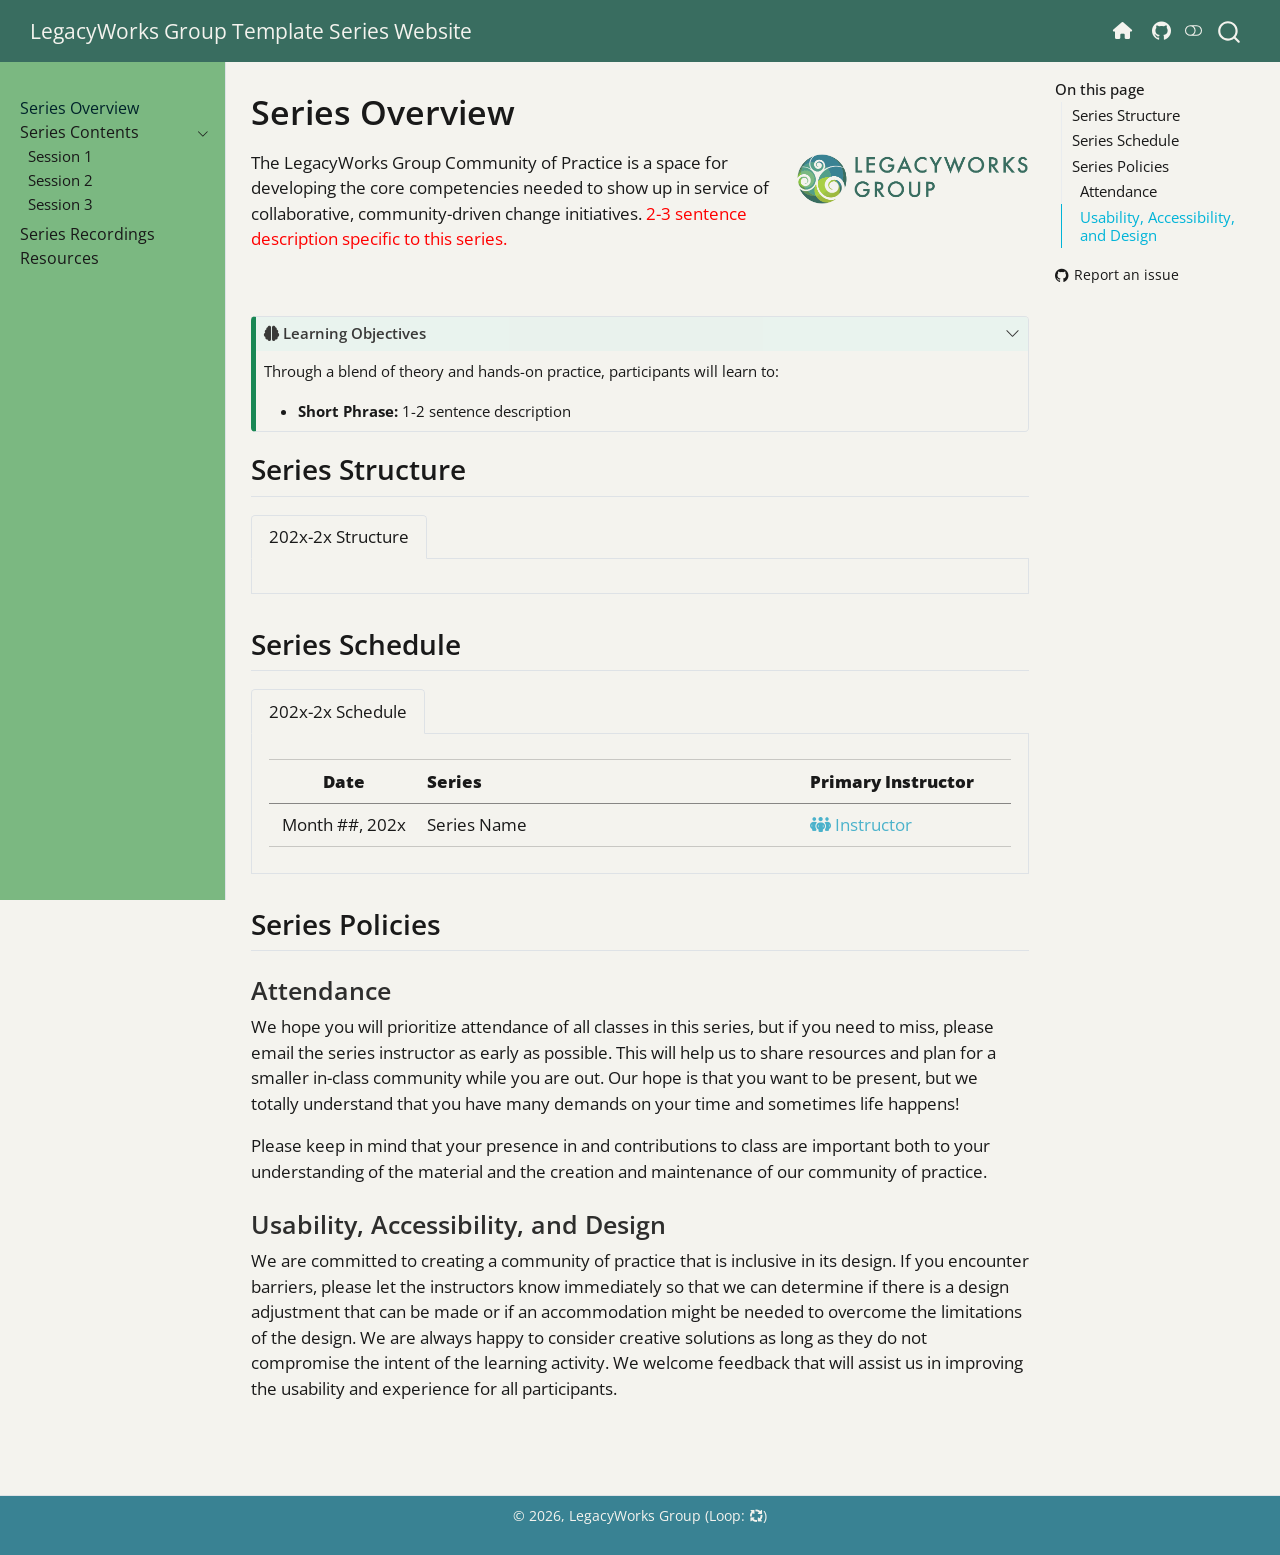
==== index.html @ 2554cda3 "Initialize gh-pages" ====
<!DOCTYPE html>
<html xmlns="http://www.w3.org/1999/xhtml" lang="en" xml:lang="en"><head>

<meta charset="utf-8">
<meta name="generator" content="quarto-1.11.9">

<meta name="viewport" content="width=device-width, initial-scale=1.0, user-scalable=yes">


<title>Series Overview – LegacyWorks Group Template Series Website</title>
<style>
/* Default styles provided by pandoc.
** See https://pandoc.org/MANUAL.html#variables-for-html for config info.
*/
span.smallcaps{font-variant: small-caps;}
div.columns{display: flex; gap: 1.5em;}
div.column{flex: auto;}
@media screen {
div.columns{gap: min(4vw, 1.5em);}
div.column{overflow-x: auto;}
}
div.hanging-indent{margin-left: 1.5em; text-indent: -1.5em;}
ul.task-list{list-style: none;}
ul.task-list li input[type="checkbox"] {
  width: 0.8em;
  margin: 0 0.8em 0.2em -1em; /* quarto-specific, see https://github.com/quarto-dev/quarto-cli/issues/4556 */ 
  vertical-align: middle;
}
</style>


<script src="site_libs/quarto-nav/quarto-nav.js"></script>
<script src="site_libs/quarto-nav/headroom.min.js"></script>
<script src="site_libs/clipboard/clipboard.min.js"></script>
<script src="site_libs/quarto-search/autocomplete.umd.js"></script>
<script src="site_libs/quarto-search/fuse.min.js"></script>
<script src="site_libs/quarto-search/quarto-search.js"></script>
<meta name="quarto:offset" content="./">
<link href="./content/images/logo_lwg-circle.png" rel="icon" type="image/png">
<script src="site_libs/quarto-html/quarto.js" type="module"></script>
<script src="site_libs/quarto-html/tabsets/tabsets.js" type="module"></script>
<script src="site_libs/quarto-html/scrollable-regions/scrollable-regions.js" type="module"></script>
<script src="site_libs/quarto-html/popper.min.js"></script>
<script src="site_libs/quarto-html/tippy.umd.min.js"></script>
<script src="site_libs/quarto-html/anchor.min.js"></script>
<link href="site_libs/quarto-html/tippy.css" rel="stylesheet">
<link href="site_libs/quarto-html/quarto-syntax-highlighting-63b5708e65d6cd79cd7618c58d0c21e7.css" rel="stylesheet" class="quarto-color-scheme" id="quarto-text-highlighting-styles">
<link href="site_libs/quarto-html/quarto-syntax-highlighting-dark-447e42e69aaa9833c0ba1b986f430b20.css" rel="stylesheet" class="quarto-color-scheme quarto-color-alternate" id="quarto-text-highlighting-styles">
<link href="site_libs/quarto-html/quarto-syntax-highlighting-63b5708e65d6cd79cd7618c58d0c21e7.css" rel="stylesheet" class="quarto-color-scheme-extra" id="quarto-text-highlighting-styles">
<script src="site_libs/bootstrap/bootstrap.min.js"></script>
<link href="site_libs/bootstrap/bootstrap-icons.css" rel="stylesheet">
<link href="site_libs/bootstrap/bootstrap-cade0ff4818347d00405ae3540cc32ff.min.css" rel="stylesheet" append-hash="true" class="quarto-color-scheme" id="quarto-bootstrap" data-mode="light">
<link href="site_libs/bootstrap/bootstrap-dark-697f1c5413bb51da2685c6d33f782958.min.css" rel="stylesheet" append-hash="true" class="quarto-color-scheme quarto-color-alternate" id="quarto-bootstrap" data-mode="dark">
<link href="site_libs/bootstrap/bootstrap-cade0ff4818347d00405ae3540cc32ff.min.css" rel="stylesheet" append-hash="true" class="quarto-color-scheme-extra" id="quarto-bootstrap" data-mode="light">
<link href="site_libs/quarto-contrib/fontawesome6-6.7.2/all.min.css" rel="stylesheet">
<link href="site_libs/quarto-contrib/fontawesome6-6.7.2/latex-fontsize.css" rel="stylesheet">
<script id="quarto-search-options" type="application/json">{
  "location": "navbar",
  "copy-button": false,
  "collapse-after": 3,
  "panel-placement": "end",
  "type": "overlay",
  "limit": 50,
  "keyboard-shortcut": [
    "f",
    "/",
    "s"
  ],
  "show-item-context": false,
  "language": {
    "search-no-results-text": "No results",
    "search-matching-documents-text": "matching documents",
    "search-copy-link-title": "Copy link to search",
    "search-hide-matches-text": "Hide additional matches",
    "search-more-match-text": "more match in this document",
    "search-more-matches-text": "more matches in this document",
    "search-clear-button-title": "Clear",
    "search-text-placeholder": "",
    "search-detached-cancel-button-title": "Cancel",
    "search-submit-button-title": "Submit",
    "search-label": "Search"
  }
}</script>


</head>

<body class="nav-sidebar docked nav-fixed quarto-light"><a id="quarto-skip-link" class="visually-hidden-focusable" href="#quarto-document-content">Skip to main content</a><script id="quarto-html-before-body" type="application/javascript">
    const toggleBodyColorMode = (bsSheetEl) => {
      const mode = bsSheetEl.getAttribute("data-mode");
      const bodyEl = window.document.querySelector("body");
      if (mode === "dark") {
        bodyEl.classList.add("quarto-dark");
        bodyEl.classList.remove("quarto-light");
      } else {
        bodyEl.classList.add("quarto-light");
        bodyEl.classList.remove("quarto-dark");
      }
    }
    const toggleBodyColorPrimary = () => {
      const bsSheetEl = window.document.querySelector("link#quarto-bootstrap:not([rel=disabled-stylesheet])");
      if (bsSheetEl) {
        toggleBodyColorMode(bsSheetEl);
      }
    }
    const setColorSchemeToggle = (alternate) => {
      const toggles = window.document.querySelectorAll('.quarto-color-scheme-toggle');
      for (let i=0; i < toggles.length; i++) {
        const toggle = toggles[i];
        if (toggle) {
          toggle.setAttribute("aria-checked", alternate ? "true" : "false");
          if (alternate) {
            toggle.classList.add("alternate");
          } else {
            toggle.classList.remove("alternate");
          }
        }
      }
    };
    const toggleColorMode = (alternate) => {
      // Switch the stylesheets
      const primaryStylesheets = window.document.querySelectorAll('link.quarto-color-scheme:not(.quarto-color-alternate)');
      const alternateStylesheets = window.document.querySelectorAll('link.quarto-color-scheme.quarto-color-alternate');
      manageTransitions('#quarto-margin-sidebar .nav-link', false);
      if (alternate) {
        // note: dark is layered on light, we don't disable primary!
        enableStylesheet(alternateStylesheets);
        for (const sheetNode of alternateStylesheets) {
          if (sheetNode.id === "quarto-bootstrap") {
            toggleBodyColorMode(sheetNode);
          }
        }
      } else {
        disableStylesheet(alternateStylesheets);
        enableStylesheet(primaryStylesheets)
        toggleBodyColorPrimary();
      }
      manageTransitions('#quarto-margin-sidebar .nav-link', true);
      // Switch the toggles
      setColorSchemeToggle(alternate)
    }
    // Hack to workaround the fact that safari doesn't
    // properly recolor the scrollbar when toggling (#1455).
    // Not run on load: stylesheets are set before first paint there, and
    // scrolling would undo the scroll to a URL fragment (#14973).
    // The one pixel nudge keeps the reader where they were.
    const refreshSafariScrollbar = () => {
      if (navigator.userAgent.indexOf('Safari') > 0 && navigator.userAgent.indexOf('Chrome') == -1) {
        manageTransitions("body", false);
        const scrollY = window.scrollY;
        window.scrollTo(0, scrollY > 0 ? scrollY - 1 : 1);
        setTimeout(() => {
          window.scrollTo(0, scrollY);
          manageTransitions("body", true);
        }, 40);
      }
    }
    const disableStylesheet = (stylesheets) => {
      for (let i=0; i < stylesheets.length; i++) {
        const stylesheet = stylesheets[i];
        stylesheet.rel = 'disabled-stylesheet';
      }
    }
    const enableStylesheet = (stylesheets) => {
      for (let i=0; i < stylesheets.length; i++) {
        const stylesheet = stylesheets[i];
        if(stylesheet.rel !== 'stylesheet') { // for Chrome, which will still FOUC without this check
          stylesheet.rel = 'stylesheet';
        }
      }
    }
    const manageTransitions = (selector, allowTransitions) => {
      const els = window.document.querySelectorAll(selector);
      for (let i=0; i < els.length; i++) {
        const el = els[i];
        if (allowTransitions) {
          el.classList.remove('notransition');
        } else {
          el.classList.add('notransition');
        }
      }
    }
    const isFileUrl = () => {
      return window.location.protocol === 'file:';
    }
    const hasAlternateSentinel = () => {
      let styleSentinel = getColorSchemeSentinel();
      if (styleSentinel !== null) {
        return styleSentinel === "alternate";
      } else {
        return false;
      }
    }
    const setStyleSentinel = (alternate) => {
      const value = alternate ? "alternate" : "default";
      if (!isFileUrl()) {
        window.localStorage.setItem("quarto-color-scheme", value);
      } else {
        localAlternateSentinel = value;
      }
    }
    const getColorSchemeSentinel = () => {
      if (!isFileUrl()) {
        const storageValue = window.localStorage.getItem("quarto-color-scheme");
        return storageValue != null ? storageValue : localAlternateSentinel;
      } else {
        return localAlternateSentinel;
      }
    }
    const toggleGiscusIfUsed = (isAlternate, darkModeDefault) => {
      const baseTheme = document.querySelector('#giscus-base-theme')?.value ?? 'light';
      const alternateTheme = document.querySelector('#giscus-alt-theme')?.value ?? 'dark';
      let newTheme = '';
      if(authorPrefersDark) {
        newTheme = isAlternate ? baseTheme : alternateTheme;
      } else {
        newTheme = isAlternate ? alternateTheme : baseTheme;
      }
      const changeGiscusTheme = () => {
        // From: https://github.com/giscus/giscus/issues/336
        const sendMessage = (message) => {
          const iframe = document.querySelector('iframe.giscus-frame');
          if (!iframe) return;
          iframe.contentWindow.postMessage({ giscus: message }, 'https://giscus.app');
        }
        sendMessage({
          setConfig: {
            theme: newTheme
          }
        });
      }
      const isGiscussLoaded = window.document.querySelector('iframe.giscus-frame') !== null;
      if (isGiscussLoaded) {
        changeGiscusTheme();
      }
    };
    const authorPrefersDark = false;
    const darkModeDefault = authorPrefersDark;
      document.querySelector('link#quarto-text-highlighting-styles.quarto-color-scheme-extra').rel = 'disabled-stylesheet';
      document.querySelector('link#quarto-bootstrap.quarto-color-scheme-extra').rel = 'disabled-stylesheet';
    let localAlternateSentinel = darkModeDefault ? 'alternate' : 'default';
    // Dark / light mode switch
    window.quartoToggleColorScheme = () => {
      // Read the current dark / light value
      let toAlternate = !hasAlternateSentinel();
      toggleColorMode(toAlternate);
      refreshSafariScrollbar();
      setStyleSentinel(toAlternate);
      toggleGiscusIfUsed(toAlternate, darkModeDefault);
      window.dispatchEvent(new Event('resize'));
    };
    // Switch to dark mode if need be
    if (hasAlternateSentinel()) {
      toggleColorMode(true);
    } else {
      toggleColorMode(false);
    }
  </script>

<div id="quarto-search-results"></div>
  <header id="quarto-header" class="headroom fixed-top">
    <nav class="navbar navbar-expand-lg " data-bs-theme="dark" aria-label="Site">
      <div class="navbar-container container-fluid">
      <div class="navbar-brand-container mx-auto">
    <a class="navbar-brand" href="./index.html">
    <span class="navbar-title">LegacyWorks Group Template Series Website</span>
    </a>
  </div>
          <button class="navbar-toggler" type="button" data-bs-toggle="collapse" data-bs-target="#navbarCollapse" aria-controls="navbarCollapse" aria-expanded="false" aria-label="Toggle navigation" onclick="if (window.quartoToggleHeadroom) { window.quartoToggleHeadroom(); }">
  <span class="navbar-toggler-icon"></span>
</button>
          <div class="collapse navbar-collapse" id="navbarCollapse">
            <ul class="navbar-nav navbar-nav-scroll ms-auto">
  <li class="nav-item">
    <a class="nav-link" href="https://legacyworksgroup.com/"> 
<span class="menu-text"><i class="fa-solid fa-house" aria-label="house"></i></span></a>
  </li>  
  <li class="nav-item compact">
    <a class="nav-link" href="https://github.com/LegacyWorksGroup"> <i class="bi bi-github" role="img">
</i> 
<span class="menu-text"></span></a>
  </li>  
</ul>
          </div> <!-- /navcollapse -->
            <div class="quarto-navbar-tools">
  <button type="button" role="switch" aria-checked="false" class="quarto-color-scheme-toggle quarto-navigation-tool  px-1" onclick="window.quartoToggleColorScheme(); return false;" title="Toggle dark mode" aria-label="Toggle dark mode"><i class="bi"></i></button>
</div>
            <div id="quarto-search" class="" title="Search"></div>
      </div> <!-- /container-fluid -->
    </nav>
  <nav class="quarto-secondary-nav" aria-label="Toolbar">
    <div class="container-fluid d-flex">
      <button type="button" class="quarto-btn-toggle btn" data-bs-toggle="collapse" role="button" data-bs-target=".quarto-sidebar-collapse-item" aria-controls="quarto-sidebar" aria-expanded="false" aria-label="Toggle sidebar navigation" onclick="if (window.quartoToggleHeadroom) { window.quartoToggleHeadroom(); }">
        <i class="bi bi-layout-text-sidebar-reverse"></i>
      </button>
        <nav class="quarto-page-breadcrumbs" aria-label="Breadcrumbs"><ol class="breadcrumb"><li class="breadcrumb-item"><a href="./index.html">Series Overview</a></li></ol></nav>
        <a class="flex-grow-1" data-bs-toggle="collapse" data-bs-target=".quarto-sidebar-collapse-item" onclick="if (window.quartoToggleHeadroom) { window.quartoToggleHeadroom(); }">      
        </a>
    </div>
  </nav>
</header>
<!-- content -->
<div id="quarto-content" class="quarto-container page-columns page-rows-contents page-layout-article page-navbar">
<!-- sidebar -->
  <nav id="quarto-sidebar" class="sidebar collapse collapse-horizontal quarto-sidebar-collapse-item sidebar-navigation docked overflow-auto" aria-label="Section">
    <div class="sidebar-menu-container"> 
    <ul class="list-unstyled mt-1">
        <li class="sidebar-item">
  <div class="sidebar-item-container"> 
  <a href="./index.html" class="sidebar-item-text sidebar-link active">
 <span class="menu-text">Series Overview</span></a>
  </div>
</li>
        <li class="sidebar-item sidebar-item-section">
      <div class="sidebar-item-container"> 
            <button type="button" class="sidebar-item-text sidebar-item-toggle sidebar-link text-start" data-bs-toggle="collapse" data-bs-target="#quarto-sidebar-section-1" aria-controls="quarto-sidebar-section-1" aria-expanded="true">
 <span class="menu-text" id="quarto-sidebar-section-1-label">Series Contents</span><i class="bi bi-chevron-right" aria-hidden="true"></i></button>
      </div>
      <ul id="quarto-sidebar-section-1" aria-labelledby="quarto-sidebar-section-1-label" class="collapse list-unstyled sidebar-section depth1 show">  
          <li class="sidebar-item">
  <div class="sidebar-item-container"> 
  <a href="./content/session-01.html" class="sidebar-item-text sidebar-link">
 <span class="menu-text">Session 1</span></a>
  </div>
</li>
          <li class="sidebar-item">
  <div class="sidebar-item-container"> 
  <a href="./content/session-02.html" class="sidebar-item-text sidebar-link">
 <span class="menu-text">Session 2</span></a>
  </div>
</li>
          <li class="sidebar-item">
  <div class="sidebar-item-container"> 
  <a href="./content/session-03.html" class="sidebar-item-text sidebar-link">
 <span class="menu-text">Session 3</span></a>
  </div>
</li>
      </ul>
  </li>
        <li class="sidebar-item">
  <div class="sidebar-item-container"> 
  <a href="./recordings.html" class="sidebar-item-text sidebar-link">
 <span class="menu-text">Series Recordings</span></a>
  </div>
</li>
        <li class="sidebar-item">
  <div class="sidebar-item-container"> 
  <a href="./resources.html" class="sidebar-item-text sidebar-link">
 <span class="menu-text">Resources</span></a>
  </div>
</li>
    </ul>
    </div>
</nav>
<div id="quarto-sidebar-glass" class="quarto-sidebar-collapse-item" data-bs-toggle="collapse" data-bs-target=".quarto-sidebar-collapse-item"></div>
<!-- margin-sidebar -->
    <div id="quarto-margin-sidebar" class="sidebar margin-sidebar">
        <nav id="TOC" role="doc-toc" aria-labelledby="toc-title" class="toc-active">
    <h2 id="toc-title">On this page</h2>
   
  <ul>
  <li><a href="#series-structure" id="toc-series-structure" class="nav-link active" data-scroll-target="#series-structure">Series Structure</a></li>
  <li><a href="#series-schedule" id="toc-series-schedule" class="nav-link" data-scroll-target="#series-schedule">Series Schedule</a></li>
  <li><a href="#series-policies" id="toc-series-policies" class="nav-link" data-scroll-target="#series-policies">Series Policies</a>
  <ul class="collapse">
  <li><a href="#attendance" id="toc-attendance" class="nav-link" data-scroll-target="#attendance">Attendance</a></li>
  <li><a href="#usability-accessibility-and-design" id="toc-usability-accessibility-and-design" class="nav-link" data-scroll-target="#usability-accessibility-and-design">Usability, Accessibility, and Design</a></li>
  </ul></li>
  </ul>
<div class="toc-actions"><ul><li><a href="https://github.com/LegacyWorksGroup/issues/new" class="toc-action"><i class="bi bi-github"></i>Report an issue</a></li></ul></div></nav>
    </div>
<!-- main -->
<main class="content" id="quarto-document-content" tabindex="-1">


<header id="title-block-header" class="quarto-title-block default">
<div class="quarto-title">
<h1 class="title">Series Overview</h1>
</div>



<div class="quarto-title-meta">

    
  
    
  </div>
  


</header>


<p><img src="content/images/logo_lwg-long.png" alt="Logo for LegacyWorks Group" width="30%" align="right"></p>
<p>The LegacyWorks Group Community of Practice is a space for developing the core competencies needed to show up in service of collaborative, community-driven change initiatives. <span style="color:red">2-3 sentence description specific to this series.</span></p>
<p><br></p>
<div class="callout callout-style-default callout-tip no-icon callout-titled">
<div class="callout-header d-flex align-content-center" data-bs-toggle="collapse" data-bs-target=".callout-1-contents" aria-controls="callout-1" aria-expanded="true" aria-label="Toggle callout">
<div class="callout-icon-container">
<i class="callout-icon no-icon"></i>
</div>
<div class="callout-title-container flex-fill">
<span class="screen-reader-only">Tip</span><i class="fa-solid fa-brain" aria-label="brain"></i> Learning Objectives
</div>
<div class="callout-btn-toggle d-inline-block border-0 py-1 ps-1 pe-0 float-end"><i class="callout-toggle"></i></div>
</div>
<div id="callout-1" class="callout-1-contents callout-collapse collapse show">
<div class="callout-body-container callout-body">
<p>Through a blend of theory and hands-on practice, participants will learn to:</p>
<ul>
<li><strong>Short Phrase:</strong> 1-2 sentence description</li>
</ul>
</div>
</div>
</div>
<section id="series-structure" class="level2">
<h2 class="anchored" data-anchor-id="series-structure">Series Structure</h2>
<div class="tabset-margin-container"></div><div class="panel-tabset">
<ul class="nav nav-tabs" role="tablist"><li class="nav-item" role="presentation"><a class="nav-link active" id="tabset-1-1-tab" data-bs-toggle="tab" data-bs-target="#tabset-1-1" role="tab" aria-controls="tabset-1-1" aria-selected="true" href="">202x-2x Structure</a></li></ul>
<div class="tab-content">
<div id="tabset-1-1" class="tab-pane active" role="tabpanel" aria-labelledby="tabset-1-1-tab">

</div>
</div>
</div>
</section>
<section id="series-schedule" class="level2">
<h2 class="anchored" data-anchor-id="series-schedule">Series Schedule</h2>
<div class="tabset-margin-container"></div><div class="panel-tabset">
<ul class="nav nav-tabs" role="tablist"><li class="nav-item" role="presentation"><a class="nav-link active" id="tabset-2-1-tab" data-bs-toggle="tab" data-bs-target="#tabset-2-1" role="tab" aria-controls="tabset-2-1" aria-selected="true" href="">202x-2x Schedule</a></li></ul>
<div class="tab-content">
<div id="tabset-2-1" class="tab-pane active" role="tabpanel" aria-labelledby="tabset-2-1-tab">
<table class="caption-top table">
<colgroup>
<col style="width: 20%">
<col style="width: 51%">
<col style="width: 28%">
</colgroup>
<thead>
<tr class="header">
<th style="text-align: center;"><strong>Date</strong></th>
<th style="text-align: left;"><strong>Series</strong></th>
<th style="text-align: left;"><strong>Primary Instructor</strong></th>
</tr>
</thead>
<tbody>
<tr class="odd">
<td style="text-align: center;">Month ##, 202x</td>
<td style="text-align: left;">Series Name</td>
<td style="text-align: left;"><span style="color:#4AB2CB"><i class="fa-solid fa-people-group" aria-label="people-group"></i> Instructor </span></td>
</tr>
</tbody>
</table>
</div>
</div>
</div>
</section>
<section id="series-policies" class="level2">
<h2 class="anchored" data-anchor-id="series-policies">Series Policies</h2>
<section id="attendance" class="level3">
<h3 class="anchored" data-anchor-id="attendance">Attendance</h3>
<p>We hope you will prioritize attendance of all classes in this series, but if you need to miss, please email the series instructor as early as possible. This will help us to share resources and plan for a smaller in-class community while you are out. Our hope is that you want to be present, but we totally understand that you have many demands on your time and sometimes life happens!</p>
<p>Please keep in mind that your presence in and contributions to class are important both to your understanding of the material and the creation and maintenance of our community of practice.</p>
</section>
<section id="usability-accessibility-and-design" class="level3">
<h3 class="anchored" data-anchor-id="usability-accessibility-and-design">Usability, Accessibility, and Design</h3>
<p>We are committed to creating a community of practice that is inclusive in its design. If you encounter barriers, please let the instructors know immediately so that we can determine if there is a design adjustment that can be made or if an accommodation might be needed to overcome the limitations of the design. We are always happy to consider creative solutions as long as they do not compromise the intent of the learning activity. We welcome feedback that will assist us in improving the usability and experience for all participants.</p>


</section>
</section>

</main> <!-- /main -->
<script id="quarto-html-after-body" type="application/javascript">
  window.document.addEventListener("DOMContentLoaded", function (event) {
    // Ensure there is a toggle, if there isn't float one in the top right
    if (window.document.querySelector('.quarto-color-scheme-toggle') === null) {
      const toggle = window.document.createElement('button');
      toggle.type = "button";
      toggle.setAttribute("role", "switch");
      toggle.setAttribute("aria-checked", "false");
      toggle.classList.add('top-right');
      toggle.classList.add('quarto-color-scheme-toggle');
      toggle.setAttribute("aria-label", "Toggle dark mode");
      toggle.onclick = function() { try { window.quartoToggleColorScheme(); } catch {} return false; };
      const i = window.document.createElement("i");
      i.classList.add('bi');
      toggle.appendChild(i);
      // Put the toggle in a landmark of its own, so that landmark navigation
      // can reach it.
      //
      // The container is always a fresh direct child of body, and the toggle is
      // never moved into page furniture that the theme or the author controls.
      // The toggle is positioned against the page, so any ancestor that
      // establishes a containing block captures it: a positioned element or a
      // grid for position: absolute, and transform, filter, will-change or
      // contain for position: fixed. A direct child of body has none of these
      // to inherit, and the shift when one appears is silent and visual.
      //
      // ARIA says a document should have at most one banner, and axe reports a
      // duplicate whether or not the banners carry distinct labels. So use a
      // header when the page has no banner yet, and a named region otherwise.
      //
      // A header is a banner wherever it sits, unless it is inside sectioning
      // content, so this cannot just look at the children of body: a custom
      // page layout wraps the title block header in a plain div. An explicit
      // role="banner" always counts.
      const sectioning = 'article, aside, main, nav, section, [role="article"], [role="complementary"], [role="main"], [role="navigation"], [role="region"]';
      const hasBanner = Array.from(
        window.document.querySelectorAll('header:not([role]), [role="banner"]')
      ).some(function(el) {
        return el.hasAttribute("role") || el.closest(sectioning) === null;
      });
      const container = window.document.createElement(hasBanner ? "div" : "header");
      if (hasBanner) {
        container.setAttribute("role", "region");
        container.setAttribute("aria-label", "Toggle dark mode");
      }
      container.classList.add('quarto-color-scheme-toggle-container');
      container.appendChild(toggle);
      window.document.body.appendChild(container);
    }
    setColorSchemeToggle(hasAlternateSentinel())
    const icon = "";
    const anchorJS = new window.AnchorJS();
    anchorJS.options = {
      placement: 'right',
      icon: icon
    };
    anchorJS.add('.anchored');
    const isCodeAnnotation = (el) => {
      for (const clz of el.classList) {
        if (clz.startsWith('code-annotation-')) {                     
          return true;
        }
      }
      return false;
    }
    const onCopySuccess = function(e) {
      // button target
      const button = e.trigger;
      // don't keep focus
      button.blur();
      // flash "checked"
      button.classList.add('code-copy-button-checked');
      var currentTitle = button.getAttribute("title");
      button.setAttribute("title", "Copied!");
      let tooltip;
      if (window.bootstrap) {
        button.setAttribute("data-bs-toggle", "tooltip");
        button.setAttribute("data-bs-placement", "left");
        button.setAttribute("data-bs-title", "Copied!");
        tooltip = new bootstrap.Tooltip(button, 
          { trigger: "manual", 
            customClass: "code-copy-button-tooltip",
            offset: [0, -8]});
        tooltip.show();    
      }
      setTimeout(function() {
        if (tooltip) {
          tooltip.hide();
          button.removeAttribute("data-bs-title");
          button.removeAttribute("data-bs-toggle");
          button.removeAttribute("data-bs-placement");
        }
        button.setAttribute("title", currentTitle);
        button.classList.remove('code-copy-button-checked');
      }, 1000);
      // clear code selection
      e.clearSelection();
    }
    const getTextToCopy = function(trigger) {
      const outerScaffold = trigger.parentElement.cloneNode(true);
      const codeEl = outerScaffold.querySelector('code');
      for (const childEl of codeEl.children) {
        if (isCodeAnnotation(childEl)) {
          childEl.remove();
        }
      }
      return codeEl.innerText;
    }
    const clipboard = new window.ClipboardJS('.code-copy-button:not([data-in-quarto-modal])', {
      text: getTextToCopy
    });
    clipboard.on('success', onCopySuccess);
    if (window.document.getElementById('quarto-embedded-source-code-modal')) {
      const clipboardModal = new window.ClipboardJS('.code-copy-button[data-in-quarto-modal]', {
        text: getTextToCopy,
        container: window.document.getElementById('quarto-embedded-source-code-modal')
      });
      clipboardModal.on('success', onCopySuccess);
    }
      var localhostRegex = new RegExp(/^(?:http|https):\/\/localhost\:?[0-9]*\//);
      var mailtoRegex = new RegExp(/^mailto:/);
        var filterRegex = new RegExp("https:\/\/LegacyWorksGroup\.github\.io\/series-template\/");
      const newWindowLabel = "(opens in a new tab)";
      const newWindowNoteId = "quarto-ext-newwindow-label";
      // Links reference one hidden label through aria-describedby, so the
      // announcement never changes their accessible name.
      var describeNewWindow = (link) => {
        if (!window.document.getElementById(newWindowNoteId)) {
          var newWindowNote = window.document.createElement("span");
          newWindowNote.id = newWindowNoteId;
          newWindowNote.hidden = true;
          newWindowNote.textContent = newWindowLabel;
          window.document.body.appendChild(newWindowNote);
        }
        var describedBy = (link.getAttribute("aria-describedby") || "").split(/\s+/).filter(Boolean);
        if (!describedBy.includes(newWindowNoteId)) {
          describedBy.push(newWindowNoteId);
          link.setAttribute("aria-describedby", describedBy.join(" "));
        }
      }
      var isInternal = (href) => {
          return filterRegex.test(href) || localhostRegex.test(href) || mailtoRegex.test(href);
      }
      // Inspect non-navigation links and adorn them if external
      window.quartoDecorateExternalLinks = function (root) {
     var links = (root || window.document).querySelectorAll('a[href]:not(.nav-link):not(.navbar-brand):not(.toc-action):not(.sidebar-link):not(.sidebar-item-toggle):not(.pagination-link):not(.no-external):not([aria-hidden]):not(.dropdown-item):not(.quarto-navigation-tool):not(.about-link)');
      for (var i=0; i<links.length; i++) {
        const link = links[i];
        if (!isInternal(link.href)) {
          // undo the damage that might have been done by quarto-nav.js in the case of
          // links that we want to consider external
          if (link.dataset.originalHref !== undefined) {
            link.href = link.dataset.originalHref;
          }
            // target, if specified
            link.setAttribute("target", "_blank");
            if (link.getAttribute("rel") === null) {
              link.setAttribute("rel", "noopener");
            }
            describeNewWindow(link);
          if (!link.classList.contains('no-external-icon')) {
          }
        }
      }
      };
      window.quartoDecorateExternalLinks(window.document);
    // Esc closes the popup (WCAG 1.4.13) and focus leaving both trigger and
    // popup closes it (WCAG 2.4.11); tippy handles neither for interactive popups.
    const hideOnEscAndFocusOut = {
      name: 'hideOnEscAndFocusOut',
      defaultValue: true,
      fn(instance) {
        const dismiss = () => {
          // A show scheduled by the trigger delay would otherwise reopen it
          instance.clearDelayTimeouts();
          instance.hide();
        };
        const onKeyDown = (event) => {
          if (event.key !== 'Escape') {
            return;
          }
          // Keep Esc from also reaching page handlers (e.g. reveal.js overview),
          // except an open reveal.js slide menu, which Esc should close too.
          // The menu handles keys only when its keyboard option is on.
          const menuHandlesEsc = window.Reveal?.getPlugin?.('menu')?.isOpen() &&
            window.Reveal.getConfig().menu?.keyboard !== false;
          if (!menuHandlesEsc) {
            event.stopPropagation();
          }
          if (instance.popper.contains(window.document.activeElement)) {
            // Disabled while refocusing so the focus trigger does not reopen it
            instance.disable();
            instance.reference.focus();
            instance.enable();
          }
          dismiss();
        };
        const onFocusOut = (event) => {
          const target = event.relatedTarget;
          if (target && !instance.reference.contains(target) &&
              !instance.popper.contains(target)) {
            dismiss();
          }
        };
        // On the trigger too: a click trigger (code-annotations: select) has no
        // blur handling. Attached for the instance's lifetime so leaving the
        // trigger also cancels a show still pending on the trigger delay.
        instance.reference.addEventListener('focusout', onFocusOut);
        return {
          onShow() {
            window.document.addEventListener('keydown', onKeyDown, true);
            instance.popper.addEventListener('focusout', onFocusOut);
          },
          onHide() {
            window.document.removeEventListener('keydown', onKeyDown, true);
            instance.popper.removeEventListener('focusout', onFocusOut);
          },
          onDestroy() {
            instance.reference.removeEventListener('focusout', onFocusOut);
          },
        };
      },
    };
    function tippyHover(el, contentFn, onTriggerFn, onUntriggerFn) {
      const config = {
        allowHTML: true,
        maxWidth: 500,
        delay: 100,
        arrow: false,
        appendTo: function(el) {
            return el.parentElement;
        },
        interactive: true,
        interactiveBorder: 10,
        theme: 'quarto',
        placement: 'bottom-start',
        plugins: [hideOnEscAndFocusOut],
      };
      if (contentFn) {
        config.content = contentFn;
      }
      if (onTriggerFn) {
        config.onTrigger = onTriggerFn;
      }
      if (onUntriggerFn) {
        config.onUntrigger = onUntriggerFn;
      }
      window.tippy(el, config); 
    }
    const noterefs = window.document.querySelectorAll('a[role="doc-noteref"]');
    for (var i=0; i<noterefs.length; i++) {
      const ref = noterefs[i];
      tippyHover(ref, function() {
        // use id or data attribute instead here
        let href = ref.getAttribute('data-footnote-href') || ref.getAttribute('href');
        try { href = new URL(href).hash; } catch {}
        const id = href.replace(/^#\/?/, "");
        const note = window.document.getElementById(id);
        if (note) {
          return note.innerHTML;
        } else {
          return "";
        }
      });
    }
    const xrefs = window.document.querySelectorAll('a.quarto-xref');
    const processXRef = (id, note) => {
      // Strip column container classes
      const stripColumnClz = (el) => {
        el.classList.remove("page-full", "page-columns");
        if (el.children) {
          for (const child of el.children) {
            stripColumnClz(child);
          }
        }
      }
      stripColumnClz(note)
      if (id === null || id.startsWith('sec-')) {
        // Special case sections, only their first couple elements
        const container = document.createElement("div");
        if (note.children && note.children.length > 2) {
          container.appendChild(note.children[0].cloneNode(true));
          for (let i = 1; i < note.children.length; i++) {
            const child = note.children[i];
            if (child.tagName === "P" && child.innerText === "") {
              continue;
            } else {
              container.appendChild(child.cloneNode(true));
              break;
            }
          }
          if (window.Quarto?.typesetMath) {
            window.Quarto.typesetMath(container);
          }
          return container.innerHTML
        } else {
          if (window.Quarto?.typesetMath) {
            window.Quarto.typesetMath(note);
          }
          return note.innerHTML;
        }
      } else {
        // Remove any anchor links if they are present
        const anchorLink = note.querySelector('a.anchorjs-link');
        if (anchorLink) {
          anchorLink.remove();
        }
        if (window.Quarto?.typesetMath) {
          window.Quarto.typesetMath(note);
        }
        if (note.classList.contains("callout")) {
          return note.outerHTML;
        } else {
          return note.innerHTML;
        }
      }
    }
    for (var i=0; i<xrefs.length; i++) {
      const xref = xrefs[i];
      tippyHover(xref, undefined, function(instance) {
        instance.disable();
        let url = xref.getAttribute('href');
        let hash = undefined; 
        if (url.startsWith('#')) {
          hash = url;
        } else {
          try { hash = new URL(url).hash; } catch {}
        }
        if (hash) {
          const id = hash.replace(/^#\/?/, "");
          const note = window.document.getElementById(id);
          if (note !== null) {
            try {
              const html = processXRef(id, note.cloneNode(true));
              instance.setContent(html);
            } finally {
              instance.enable();
              instance.show();
            }
          } else {
            // See if we can fetch this
            fetch(url.split('#')[0])
            .then(res => res.text())
            .then(html => {
              const parser = new DOMParser();
              const htmlDoc = parser.parseFromString(html, "text/html");
              const note = htmlDoc.getElementById(id);
              if (note !== null) {
                const html = processXRef(id, note);
                instance.setContent(html);
              } 
            }).finally(() => {
              instance.enable();
              instance.show();
            });
          }
        } else {
          // See if we can fetch a full url (with no hash to target)
          // This is a special case and we should probably do some content thinning / targeting
          fetch(url)
          .then(res => res.text())
          .then(html => {
            const parser = new DOMParser();
            const htmlDoc = parser.parseFromString(html, "text/html");
            const note = htmlDoc.querySelector('main.content');
            if (note !== null) {
              // This should only happen for chapter cross references
              // (since there is no id in the URL)
              // remove the first header
              if (note.children.length > 0 && note.children[0].tagName === "HEADER") {
                note.children[0].remove();
              }
              const html = processXRef(null, note);
              instance.setContent(html);
            } 
          }).finally(() => {
            instance.enable();
            instance.show();
          });
        }
      }, function(instance) {
      });
    }
        let selectedAnnoteEl;
        const selectorForAnnotation = ( cell, annotation) => {
          let cellAttr = 'data-code-cell="' + cell + '"';
          let lineAttr = 'data-code-annotation="' +  annotation + '"';
          const selector = 'span[' + cellAttr + '][' + lineAttr + ']';
          return selector;
        }
        const selectCodeLines = (annoteEl) => {
          const doc = window.document;
          const targetCell = annoteEl.getAttribute("data-target-cell");
          const targetAnnotation = annoteEl.getAttribute("data-target-annotation");
          const annoteSpan = window.document.querySelector(selectorForAnnotation(targetCell, targetAnnotation));
          const lines = annoteSpan.getAttribute("data-code-lines").split(",");
          const lineIds = lines.map((line) => {
            return targetCell + "-" + line;
          })
          // Each band is positioned against its own containing block, which is
          // not the offsetParent of the lines, so place it from client rects.
          const placeBand = (band, firstEl, lastEl, codeBlock) => {
            const container = band.offsetParent;
            if (container === null) {
              return;
            }
            const containerRect = container.getBoundingClientRect();
            // Reveal.js scales slides with a transform, so convert client
            // pixels back to the CSS pixels of the container.
            const scale = containerRect.height / container.offsetHeight || 1;
            const firstRect = firstEl.getBoundingClientRect();
            const lastRect = lastEl.getBoundingClientRect();
            const top = (firstRect.top - containerRect.top) / scale - container.clientTop + container.scrollTop;
            const height = (lastRect.bottom - firstRect.top) / scale;
            band.style.top = top - 2 + "px";
            band.style.height = height + 4 + "px";
            if (codeBlock) {
              // Without the copy button wrapper, the containing block is wider
              // than the code block, so span the code block explicitly.
              const blockRect = codeBlock.getBoundingClientRect();
              band.style.left = (blockRect.left - containerRect.left) / scale - container.clientLeft + container.scrollLeft + "px";
              band.style.width = blockRect.width / scale + "px";
            }
          };
          if (lineIds.length > 0) {
            const el = window.document.getElementById(lineIds[0]);
            const lastEl = window.document.getElementById(lineIds[lineIds.length - 1]);
            const parent = el.parentElement.parentElement;
            // cook up a div (if necessary) and position it
            let div = window.document.getElementById("code-annotation-line-highlight");
            if (div === null) {
              div = window.document.createElement("div");
              div.setAttribute("id", "code-annotation-line-highlight");
              div.style.position = 'absolute';
              parent.appendChild(div);
            }
            placeBand(div, el, lastEl, parent.closest("div.sourceCode") || parent);
            let gutterDiv = window.document.getElementById("code-annotation-line-highlight-gutter");
            if (gutterDiv === null) {
              gutterDiv = window.document.createElement("div");
              gutterDiv.setAttribute("id", "code-annotation-line-highlight-gutter");
              gutterDiv.style.position = 'absolute';
              const codeCell = window.document.getElementById(targetCell);
              const gutter = codeCell.querySelector('.code-annotation-gutter');
              gutter.appendChild(gutterDiv);
            }
            placeBand(gutterDiv, el, lastEl);
            selectedAnnoteEl = annoteEl;
          }
        };
        const unselectCodeLines = () => {
          const elementsIds = ["code-annotation-line-highlight", "code-annotation-line-highlight-gutter"];
          elementsIds.forEach((elId) => {
            const div = window.document.getElementById(elId);
            if (div) {
              div.remove();
            }
          });
          selectedAnnoteEl = undefined;
        };
          // Handle positioning of the toggle
      window.addEventListener(
        "resize",
        throttle(() => {
          elRect = undefined;
          if (selectedAnnoteEl) {
            selectCodeLines(selectedAnnoteEl);
          }
        }, 10)
      );
      function throttle(fn, ms) {
      let throttle = false;
      let timer;
        return (...args) => {
          if(!throttle) { // first call gets through
              fn.apply(this, args);
              throttle = true;
          } else { // all the others get throttled
              if(timer) clearTimeout(timer); // cancel #2
              timer = setTimeout(() => {
                fn.apply(this, args);
                timer = throttle = false;
              }, ms);
          }
        };
      }
        // Attach click handler to the DT
        const annoteDls = window.document.querySelectorAll('dt[data-target-cell]');
        for (const annoteDlNode of annoteDls) {
          annoteDlNode.addEventListener('click', (event) => {
            const clickedEl = event.target;
            if (clickedEl !== selectedAnnoteEl) {
              unselectCodeLines();
              const activeEl = window.document.querySelector('dt[data-target-cell].code-annotation-active');
              if (activeEl) {
                activeEl.classList.remove('code-annotation-active');
              }
              selectCodeLines(clickedEl);
              clickedEl.classList.add('code-annotation-active');
            } else {
              // Unselect the line
              unselectCodeLines();
              clickedEl.classList.remove('code-annotation-active');
            }
          });
        }
    const findCites = (el) => {
      const parentEl = el.parentElement;
      if (parentEl) {
        const cites = parentEl.dataset.cites;
        if (cites) {
          return {
            el,
            cites: cites.split(' ')
          };
        } else {
          return findCites(el.parentElement)
        }
      } else {
        return undefined;
      }
    };
    var bibliorefs = window.document.querySelectorAll('a[role="doc-biblioref"]');
    for (var i=0; i<bibliorefs.length; i++) {
      const ref = bibliorefs[i];
      const citeInfo = findCites(ref);
      if (citeInfo) {
        tippyHover(citeInfo.el, function() {
          var popup = window.document.createElement('div');
          citeInfo.cites.forEach(function(cite) {
            var citeDiv = window.document.createElement('div');
            citeDiv.classList.add('hanging-indent');
            citeDiv.classList.add('csl-entry');
            var biblioDiv = window.document.getElementById('ref-' + cite);
            if (biblioDiv) {
              citeDiv.innerHTML = biblioDiv.innerHTML;
            }
            popup.appendChild(citeDiv);
          });
          return popup.innerHTML;
        });
      }
    }
  });
  </script>
  <script type="application/javascript">
  window.quartoScrollableRegionsLabels = {"code":"Scrollable code","output":"Scrollable output"};
  </script>
</div> <!-- /content -->
<footer class="footer">
  <div class="nav-footer">
    <div class="nav-footer-left">
      &nbsp;
    </div>   
    <div class="nav-footer-center">
<p>© 2026, LegacyWorks Group (Loop: <a href="https://sites.google.com/legacyworksgroup.com/legacy-loop/legacyloop"><i class="fa-solid fa-arrows-spin" aria-label="arrows-spin"></i></a>)</p>
<div class="toc-actions d-sm-block d-md-none"><ul><li><a href="https://github.com/LegacyWorksGroup/issues/new" class="toc-action"><i class="bi bi-github"></i>Report an issue</a></li></ul></div></div>
    <div class="nav-footer-right">
      &nbsp;
    </div>
  </div>
</footer>




</body></html>
---- site_libs/quarto-html/tippy.css ----
.tippy-box[data-animation=fade][data-state=hidden]{opacity:0}[data-tippy-root]{max-width:calc(100vw - 10px)}.tippy-box{position:relative;background-color:#333;color:#fff;border-radius:4px;font-size:14px;line-height:1.4;white-space:normal;outline:0;transition-property:transform,visibility,opacity}.tippy-box[data-placement^=top]>.tippy-arrow{bottom:0}.tippy-box[data-placement^=top]>.tippy-arrow:before{bottom:-7px;left:0;border-width:8px 8px 0;border-top-color:initial;transform-origin:center top}.tippy-box[data-placement^=bottom]>.tippy-arrow{top:0}.tippy-box[data-placement^=bottom]>.tippy-arrow:before{top:-7px;left:0;border-width:0 8px 8px;border-bottom-color:initial;transform-origin:center bottom}.tippy-box[data-placement^=left]>.tippy-arrow{right:0}.tippy-box[data-placement^=left]>.tippy-arrow:before{border-width:8px 0 8px 8px;border-left-color:initial;right:-7px;transform-origin:center left}.tippy-box[data-placement^=right]>.tippy-arrow{left:0}.tippy-box[data-placement^=right]>.tippy-arrow:before{left:-7px;border-width:8px 8px 8px 0;border-right-color:initial;transform-origin:center right}.tippy-box[data-inertia][data-state=visible]{transition-timing-function:cubic-bezier(.54,1.5,.38,1.11)}.tippy-arrow{width:16px;height:16px;color:#333}.tippy-arrow:before{content:"";position:absolute;border-color:transparent;border-style:solid}.tippy-content{position:relative;padding:5px 9px;z-index:1}
---- site_libs/quarto-html/quarto-syntax-highlighting-63b5708e65d6cd79cd7618c58d0c21e7.css ----
/* quarto syntax highlight colors */
:root {
  --quarto-hl-ot-color: #003B4F;
  --quarto-hl-at-color: #657422;
  --quarto-hl-ss-color: #20794D;
  --quarto-hl-an-color: #5E5E5E;
  --quarto-hl-fu-color: #4758AB;
  --quarto-hl-st-color: #20794D;
  --quarto-hl-cf-color: #003B4F;
  --quarto-hl-op-color: #5E5E5E;
  --quarto-hl-er-color: #AD0000;
  --quarto-hl-bn-color: #AD0000;
  --quarto-hl-al-color: #AD0000;
  --quarto-hl-va-color: #111111;
  --quarto-hl-bu-color: inherit;
  --quarto-hl-ex-color: inherit;
  --quarto-hl-pp-color: #AD0000;
  --quarto-hl-in-color: #5E5E5E;
  --quarto-hl-vs-color: #20794D;
  --quarto-hl-wa-color: #5E5E5E;
  --quarto-hl-do-color: #5E5E5E;
  --quarto-hl-im-color: #00769E;
  --quarto-hl-ch-color: #20794D;
  --quarto-hl-dt-color: #AD0000;
  --quarto-hl-fl-color: #AD0000;
  --quarto-hl-co-color: #5E5E5E;
  --quarto-hl-cv-color: #5E5E5E;
  --quarto-hl-cn-color: #8f5902;
  --quarto-hl-sc-color: #5E5E5E;
  --quarto-hl-dv-color: #AD0000;
  --quarto-hl-kw-color: #003B4F;
}

/* other quarto variables */
:root {
  --quarto-font-monospace: SFMono-Regular, Menlo, Monaco, Consolas, "Liberation Mono", "Courier New", monospace;
}

/* syntax highlight based on Pandoc's rules */
pre > code.sourceCode > span {
  color: #003B4F;
}

code.sourceCode > span {
  color: #003B4F;
}

div.sourceCode,
div.sourceCode pre.sourceCode {
  color: #003B4F;
}

/* Normal */
code span {
  color: #003B4F;
}

/* Alert */
code span.al {
  color: #AD0000;
  font-style: inherit;
}

/* Annotation */
code span.an {
  color: #5E5E5E;
  font-style: inherit;
}

/* Attribute */
code span.at {
  color: #657422;
  font-style: inherit;
}

/* BaseN */
code span.bn {
  color: #AD0000;
  font-style: inherit;
}

/* BuiltIn */
code span.bu {
  font-style: inherit;
}

/* ControlFlow */
code span.cf {
  color: #003B4F;
  font-weight: bold;
  font-style: inherit;
}

/* Char */
code span.ch {
  color: #20794D;
  font-style: inherit;
}

/* Constant */
code span.cn {
  color: #8f5902;
  font-style: inherit;
}

/* Comment */
code span.co {
  color: #5E5E5E;
  font-style: inherit;
}

/* CommentVar */
code span.cv {
  color: #5E5E5E;
  font-style: italic;
}

/* Documentation */
code span.do {
  color: #5E5E5E;
  font-style: italic;
}

/* DataType */
code span.dt {
  color: #AD0000;
  font-style: inherit;
}

/* DecVal */
code span.dv {
  color: #AD0000;
  font-style: inherit;
}

/* Error */
code span.er {
  color: #AD0000;
  font-style: inherit;
}

/* Extension */
code span.ex {
  font-style: inherit;
}

/* Float */
code span.fl {
  color: #AD0000;
  font-style: inherit;
}

/* Function */
code span.fu {
  color: #4758AB;
  font-style: inherit;
}

/* Import */
code span.im {
  color: #00769E;
  font-style: inherit;
}

/* Information */
code span.in {
  color: #5E5E5E;
  font-style: inherit;
}

/* Keyword */
code span.kw {
  color: #003B4F;
  font-weight: bold;
  font-style: inherit;
}

/* Operator */
code span.op {
  color: #5E5E5E;
  font-style: inherit;
}

/* Other */
code span.ot {
  color: #003B4F;
  font-style: inherit;
}

/* Preprocessor */
code span.pp {
  color: #AD0000;
  font-style: inherit;
}

/* SpecialChar */
code span.sc {
  color: #5E5E5E;
  font-style: inherit;
}

/* SpecialString */
code span.ss {
  color: #20794D;
  font-style: inherit;
}

/* String */
code span.st {
  color: #20794D;
  font-style: inherit;
}

/* Variable */
code span.va {
  color: #111111;
  font-style: inherit;
}

/* VerbatimString */
code span.vs {
  color: #20794D;
  font-style: inherit;
}

/* Warning */
code span.wa {
  color: #5E5E5E;
  font-style: italic;
}

.prevent-inlining {
  content: "</";
}

/*# sourceMappingURL=054cc16b9e9817627be6994582d2ffb5.css.map */
---- site_libs/quarto-html/quarto-syntax-highlighting-dark-447e42e69aaa9833c0ba1b986f430b20.css ----
/* quarto syntax highlight colors */
:root {
  --quarto-hl-al-color: #f07178;
  --quarto-hl-an-color: #d4d0ab;
  --quarto-hl-at-color: #00e0e0;
  --quarto-hl-bn-color: #d4d0ab;
  --quarto-hl-bu-color: #abe338;
  --quarto-hl-ch-color: #abe338;
  --quarto-hl-co-color: #f8f8f2;
  --quarto-hl-cv-color: #ffd700;
  --quarto-hl-cn-color: #ffd700;
  --quarto-hl-cf-color: #ffa07a;
  --quarto-hl-dt-color: #ffa07a;
  --quarto-hl-dv-color: #d4d0ab;
  --quarto-hl-do-color: #f8f8f2;
  --quarto-hl-er-color: #f07178;
  --quarto-hl-ex-color: #00e0e0;
  --quarto-hl-fl-color: #d4d0ab;
  --quarto-hl-fu-color: #ffa07a;
  --quarto-hl-im-color: #abe338;
  --quarto-hl-in-color: #d4d0ab;
  --quarto-hl-kw-color: #ffa07a;
  --quarto-hl-op-color: #ffa07a;
  --quarto-hl-ot-color: #00e0e0;
  --quarto-hl-pp-color: #dcc6e0;
  --quarto-hl-re-color: #00e0e0;
  --quarto-hl-sc-color: #abe338;
  --quarto-hl-ss-color: #abe338;
  --quarto-hl-st-color: #abe338;
  --quarto-hl-va-color: #00e0e0;
  --quarto-hl-vs-color: #abe338;
  --quarto-hl-wa-color: #dcc6e0;
}

/* other quarto variables */
:root {
  --quarto-font-monospace: SFMono-Regular, Menlo, Monaco, Consolas, "Liberation Mono", "Courier New", monospace;
}

/* syntax highlight based on Pandoc's rules */
pre > code.sourceCode > span {
  color: #f8f8f2;
}

code.sourceCode > span {
  color: #f8f8f2;
}

div.sourceCode,
div.sourceCode pre.sourceCode {
  color: #f8f8f2;
}

/* Normal */
code span {
  color: #f8f8f2;
}

/* Alert */
code span.al {
  color: #f07178;
}

/* Annotation */
code span.an {
  color: #d4d0ab;
}

/* Attribute */
code span.at {
  color: #00e0e0;
}

/* BaseN */
code span.bn {
  color: #d4d0ab;
}

/* BuiltIn */
code span.bu {
  color: #abe338;
}

/* ControlFlow */
code span.cf {
  font-weight: bold;
  color: #ffa07a;
}

/* Char */
code span.ch {
  color: #abe338;
}

/* Constant */
code span.cn {
  color: #ffd700;
}

/* Comment */
code span.co {
  font-style: italic;
  color: #f8f8f2;
}

/* CommentVar */
code span.cv {
  color: #ffd700;
}

/* Documentation */
code span.do {
  color: #f8f8f2;
}

/* DataType */
code span.dt {
  color: #ffa07a;
}

/* DecVal */
code span.dv {
  color: #d4d0ab;
}

/* Error */
code span.er {
  color: #f07178;
  text-decoration: underline;
}

/* Extension */
code span.ex {
  font-weight: bold;
  color: #00e0e0;
}

/* Float */
code span.fl {
  color: #d4d0ab;
}

/* Function */
code span.fu {
  color: #ffa07a;
}

/* Import */
code span.im {
  color: #abe338;
}

/* Information */
code span.in {
  color: #d4d0ab;
}

/* Keyword */
code span.kw {
  font-weight: bold;
  color: #ffa07a;
}

/* Operator */
code span.op {
  color: #ffa07a;
}

/* Other */
code span.ot {
  color: #00e0e0;
}

/* Preprocessor */
code span.pp {
  color: #dcc6e0;
}

/* RegionMarker */
code span.re {
  background-color: #f8f8f2;
  color: #00e0e0;
}

/* SpecialChar */
code span.sc {
  color: #abe338;
}

/* SpecialString */
code span.ss {
  color: #abe338;
}

/* String */
code span.st {
  color: #abe338;
}

/* Variable */
code span.va {
  color: #00e0e0;
}

/* VerbatimString */
code span.vs {
  color: #abe338;
}

/* Warning */
code span.wa {
  color: #dcc6e0;
}

.prevent-inlining {
  content: "</";
}

/*# sourceMappingURL=be8e1111c2b710f7c3a4926ffa2967aa.css.map */
---- site_libs/quarto-html/quarto-syntax-highlighting-63b5708e65d6cd79cd7618c58d0c21e7.css ----
/* quarto syntax highlight colors */
:root {
  --quarto-hl-ot-color: #003B4F;
  --quarto-hl-at-color: #657422;
  --quarto-hl-ss-color: #20794D;
  --quarto-hl-an-color: #5E5E5E;
  --quarto-hl-fu-color: #4758AB;
  --quarto-hl-st-color: #20794D;
  --quarto-hl-cf-color: #003B4F;
  --quarto-hl-op-color: #5E5E5E;
  --quarto-hl-er-color: #AD0000;
  --quarto-hl-bn-color: #AD0000;
  --quarto-hl-al-color: #AD0000;
  --quarto-hl-va-color: #111111;
  --quarto-hl-bu-color: inherit;
  --quarto-hl-ex-color: inherit;
  --quarto-hl-pp-color: #AD0000;
  --quarto-hl-in-color: #5E5E5E;
  --quarto-hl-vs-color: #20794D;
  --quarto-hl-wa-color: #5E5E5E;
  --quarto-hl-do-color: #5E5E5E;
  --quarto-hl-im-color: #00769E;
  --quarto-hl-ch-color: #20794D;
  --quarto-hl-dt-color: #AD0000;
  --quarto-hl-fl-color: #AD0000;
  --quarto-hl-co-color: #5E5E5E;
  --quarto-hl-cv-color: #5E5E5E;
  --quarto-hl-cn-color: #8f5902;
  --quarto-hl-sc-color: #5E5E5E;
  --quarto-hl-dv-color: #AD0000;
  --quarto-hl-kw-color: #003B4F;
}

/* other quarto variables */
:root {
  --quarto-font-monospace: SFMono-Regular, Menlo, Monaco, Consolas, "Liberation Mono", "Courier New", monospace;
}

/* syntax highlight based on Pandoc's rules */
pre > code.sourceCode > span {
  color: #003B4F;
}

code.sourceCode > span {
  color: #003B4F;
}

div.sourceCode,
div.sourceCode pre.sourceCode {
  color: #003B4F;
}

/* Normal */
code span {
  color: #003B4F;
}

/* Alert */
code span.al {
  color: #AD0000;
  font-style: inherit;
}

/* Annotation */
code span.an {
  color: #5E5E5E;
  font-style: inherit;
}

/* Attribute */
code span.at {
  color: #657422;
  font-style: inherit;
}

/* BaseN */
code span.bn {
  color: #AD0000;
  font-style: inherit;
}

/* BuiltIn */
code span.bu {
  font-style: inherit;
}

/* ControlFlow */
code span.cf {
  color: #003B4F;
  font-weight: bold;
  font-style: inherit;
}

/* Char */
code span.ch {
  color: #20794D;
  font-style: inherit;
}

/* Constant */
code span.cn {
  color: #8f5902;
  font-style: inherit;
}

/* Comment */
code span.co {
  color: #5E5E5E;
  font-style: inherit;
}

/* CommentVar */
code span.cv {
  color: #5E5E5E;
  font-style: italic;
}

/* Documentation */
code span.do {
  color: #5E5E5E;
  font-style: italic;
}

/* DataType */
code span.dt {
  color: #AD0000;
  font-style: inherit;
}

/* DecVal */
code span.dv {
  color: #AD0000;
  font-style: inherit;
}

/* Error */
code span.er {
  color: #AD0000;
  font-style: inherit;
}

/* Extension */
code span.ex {
  font-style: inherit;
}

/* Float */
code span.fl {
  color: #AD0000;
  font-style: inherit;
}

/* Function */
code span.fu {
  color: #4758AB;
  font-style: inherit;
}

/* Import */
code span.im {
  color: #00769E;
  font-style: inherit;
}

/* Information */
code span.in {
  color: #5E5E5E;
  font-style: inherit;
}

/* Keyword */
code span.kw {
  color: #003B4F;
  font-weight: bold;
  font-style: inherit;
}

/* Operator */
code span.op {
  color: #5E5E5E;
  font-style: inherit;
}

/* Other */
code span.ot {
  color: #003B4F;
  font-style: inherit;
}

/* Preprocessor */
code span.pp {
  color: #AD0000;
  font-style: inherit;
}

/* SpecialChar */
code span.sc {
  color: #5E5E5E;
  font-style: inherit;
}

/* SpecialString */
code span.ss {
  color: #20794D;
  font-style: inherit;
}

/* String */
code span.st {
  color: #20794D;
  font-style: inherit;
}

/* Variable */
code span.va {
  color: #111111;
  font-style: inherit;
}

/* VerbatimString */
code span.vs {
  color: #20794D;
  font-style: inherit;
}

/* Warning */
code span.wa {
  color: #5E5E5E;
  font-style: italic;
}

.prevent-inlining {
  content: "</";
}

/*# sourceMappingURL=054cc16b9e9817627be6994582d2ffb5.css.map */
---- site_libs/quarto-contrib/fontawesome6-6.7.2/latex-fontsize.css ----
.fa-tiny {
  font-size: 0.5em;
}
.fa-scriptsize {
  font-size: 0.7em;
}
.fa-footnotesize {
  font-size: 0.8em;
}
.fa-small {
  font-size: 0.9em;
}
.fa-normalsize {
  font-size: 1em;
}
.fa-large {
  font-size: 1.2em;
}
.fa-Large {
  font-size: 1.5em;
}
.fa-LARGE {
  font-size: 1.75em;
}
.fa-huge {
  font-size: 2em;
}
.fa-Huge {
  font-size: 2.5em;
}
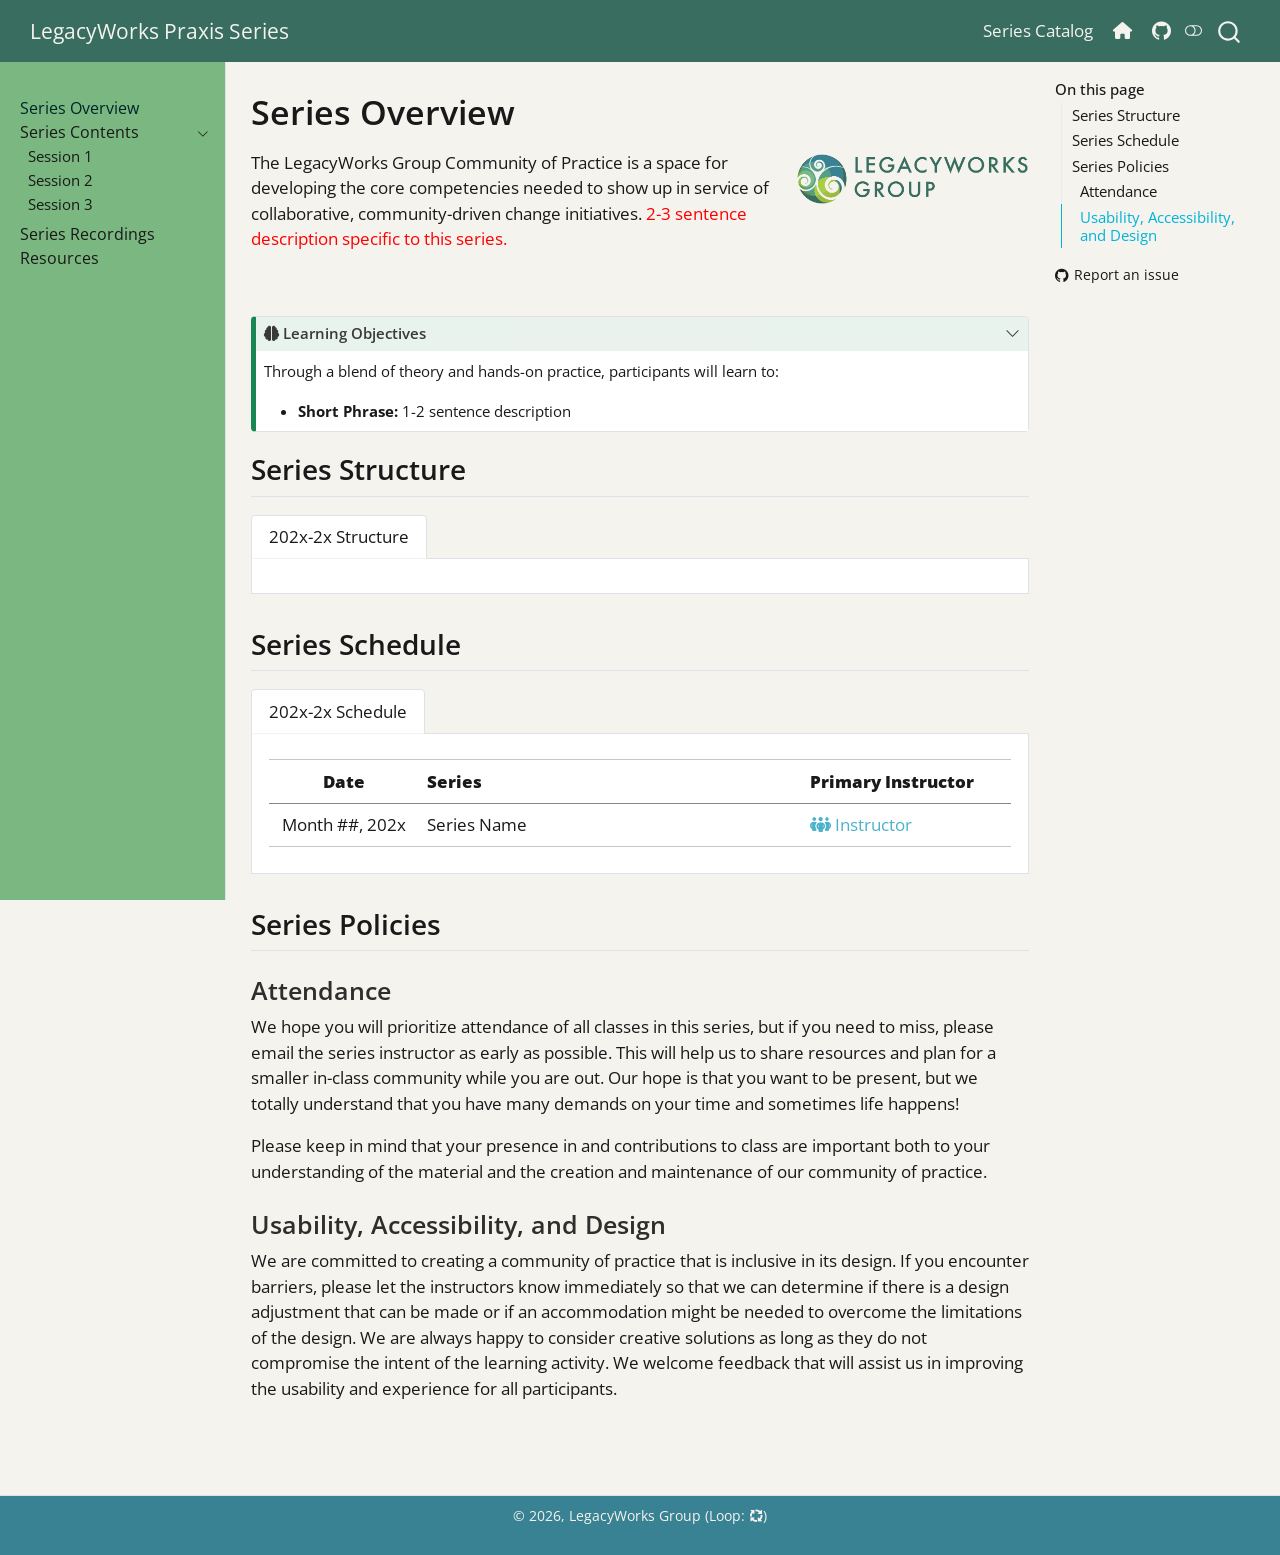
==== commit e92d8ec6: "Built site for gh-pages" ====
--- a/index.html
+++ b/index.html
@@ -7,7 +7,7 @@
 <meta name="viewport" content="width=device-width, initial-scale=1.0, user-scalable=yes">
 
 
-<title>Series Overview – LegacyWorks Group Template Series Website</title>
+<title>Series Overview – LegacyWorks Praxis Series</title>
 <style>
 /* Default styles provided by pandoc.
 ** See https://pandoc.org/MANUAL.html#variables-for-html for config info.
@@ -49,9 +49,9 @@
 <link href="site_libs/quarto-html/quarto-syntax-highlighting-63b5708e65d6cd79cd7618c58d0c21e7.css" rel="stylesheet" class="quarto-color-scheme-extra" id="quarto-text-highlighting-styles">
 <script src="site_libs/bootstrap/bootstrap.min.js"></script>
 <link href="site_libs/bootstrap/bootstrap-icons.css" rel="stylesheet">
-<link href="site_libs/bootstrap/bootstrap-cade0ff4818347d00405ae3540cc32ff.min.css" rel="stylesheet" append-hash="true" class="quarto-color-scheme" id="quarto-bootstrap" data-mode="light">
-<link href="site_libs/bootstrap/bootstrap-dark-697f1c5413bb51da2685c6d33f782958.min.css" rel="stylesheet" append-hash="true" class="quarto-color-scheme quarto-color-alternate" id="quarto-bootstrap" data-mode="dark">
-<link href="site_libs/bootstrap/bootstrap-cade0ff4818347d00405ae3540cc32ff.min.css" rel="stylesheet" append-hash="true" class="quarto-color-scheme-extra" id="quarto-bootstrap" data-mode="light">
+<link href="site_libs/bootstrap/bootstrap-1d739d9fcfeb0a7f2c486b8f8b1bd1b7.min.css" rel="stylesheet" append-hash="true" class="quarto-color-scheme" id="quarto-bootstrap" data-mode="light">
+<link href="site_libs/bootstrap/bootstrap-dark-ec382e0960f71761a32c3cb59a5feaea.min.css" rel="stylesheet" append-hash="true" class="quarto-color-scheme quarto-color-alternate" id="quarto-bootstrap" data-mode="dark">
+<link href="site_libs/bootstrap/bootstrap-1d739d9fcfeb0a7f2c486b8f8b1bd1b7.min.css" rel="stylesheet" append-hash="true" class="quarto-color-scheme-extra" id="quarto-bootstrap" data-mode="light">
 <link href="site_libs/quarto-contrib/fontawesome6-6.7.2/all.min.css" rel="stylesheet">
 <link href="site_libs/quarto-contrib/fontawesome6-6.7.2/latex-fontsize.css" rel="stylesheet">
 <script id="quarto-search-options" type="application/json">{
@@ -263,7 +263,7 @@
       <div class="navbar-container container-fluid">
       <div class="navbar-brand-container mx-auto">
     <a class="navbar-brand" href="./index.html">
-    <span class="navbar-title">LegacyWorks Group Template Series Website</span>
+    <span class="navbar-title">LegacyWorks Praxis Series</span>
     </a>
   </div>
           <button class="navbar-toggler" type="button" data-bs-toggle="collapse" data-bs-target="#navbarCollapse" aria-controls="navbarCollapse" aria-expanded="false" aria-label="Toggle navigation" onclick="if (window.quartoToggleHeadroom) { window.quartoToggleHeadroom(); }">
@@ -271,6 +271,10 @@
 </button>
           <div class="collapse navbar-collapse" id="navbarCollapse">
             <ul class="navbar-nav navbar-nav-scroll ms-auto">
+  <li class="nav-item">
+    <a class="nav-link" href="https://legacyworksgroup.github.io/learning-catalog/"> 
+<span class="menu-text">Series Catalog</span></a>
+  </li>  
   <li class="nav-item">
     <a class="nav-link" href="https://legacyworksgroup.com/"> 
 <span class="menu-text"><i class="fa-solid fa-house" aria-label="house"></i></span></a>
@@ -392,6 +396,7 @@
 </header>
 
 
+<meta name="robots" content="noindex, nofollow">
 <p><img src="content/images/logo_lwg-long.png" alt="Logo for LegacyWorks Group" width="30%" align="right"></p>
 <p>The LegacyWorks Group Community of Practice is a space for developing the core competencies needed to show up in service of collaborative, community-driven change initiatives. <span style="color:red">2-3 sentence description specific to this series.</span></p>
 <p><br></p>
@@ -593,7 +598,7 @@
     }
       var localhostRegex = new RegExp(/^(?:http|https):\/\/localhost\:?[0-9]*\//);
       var mailtoRegex = new RegExp(/^mailto:/);
-        var filterRegex = new RegExp("https:\/\/LegacyWorksGroup\.github\.io\/series-template\/");
+        var filterRegex = new RegExp("https:\/\/LegacyWorksGroup\.github\.io\/praxis\/");
       const newWindowLabel = "(opens in a new tab)";
       const newWindowNoteId = "quarto-ext-newwindow-label";
       // Links reference one hidden label through aria-describedby, so the
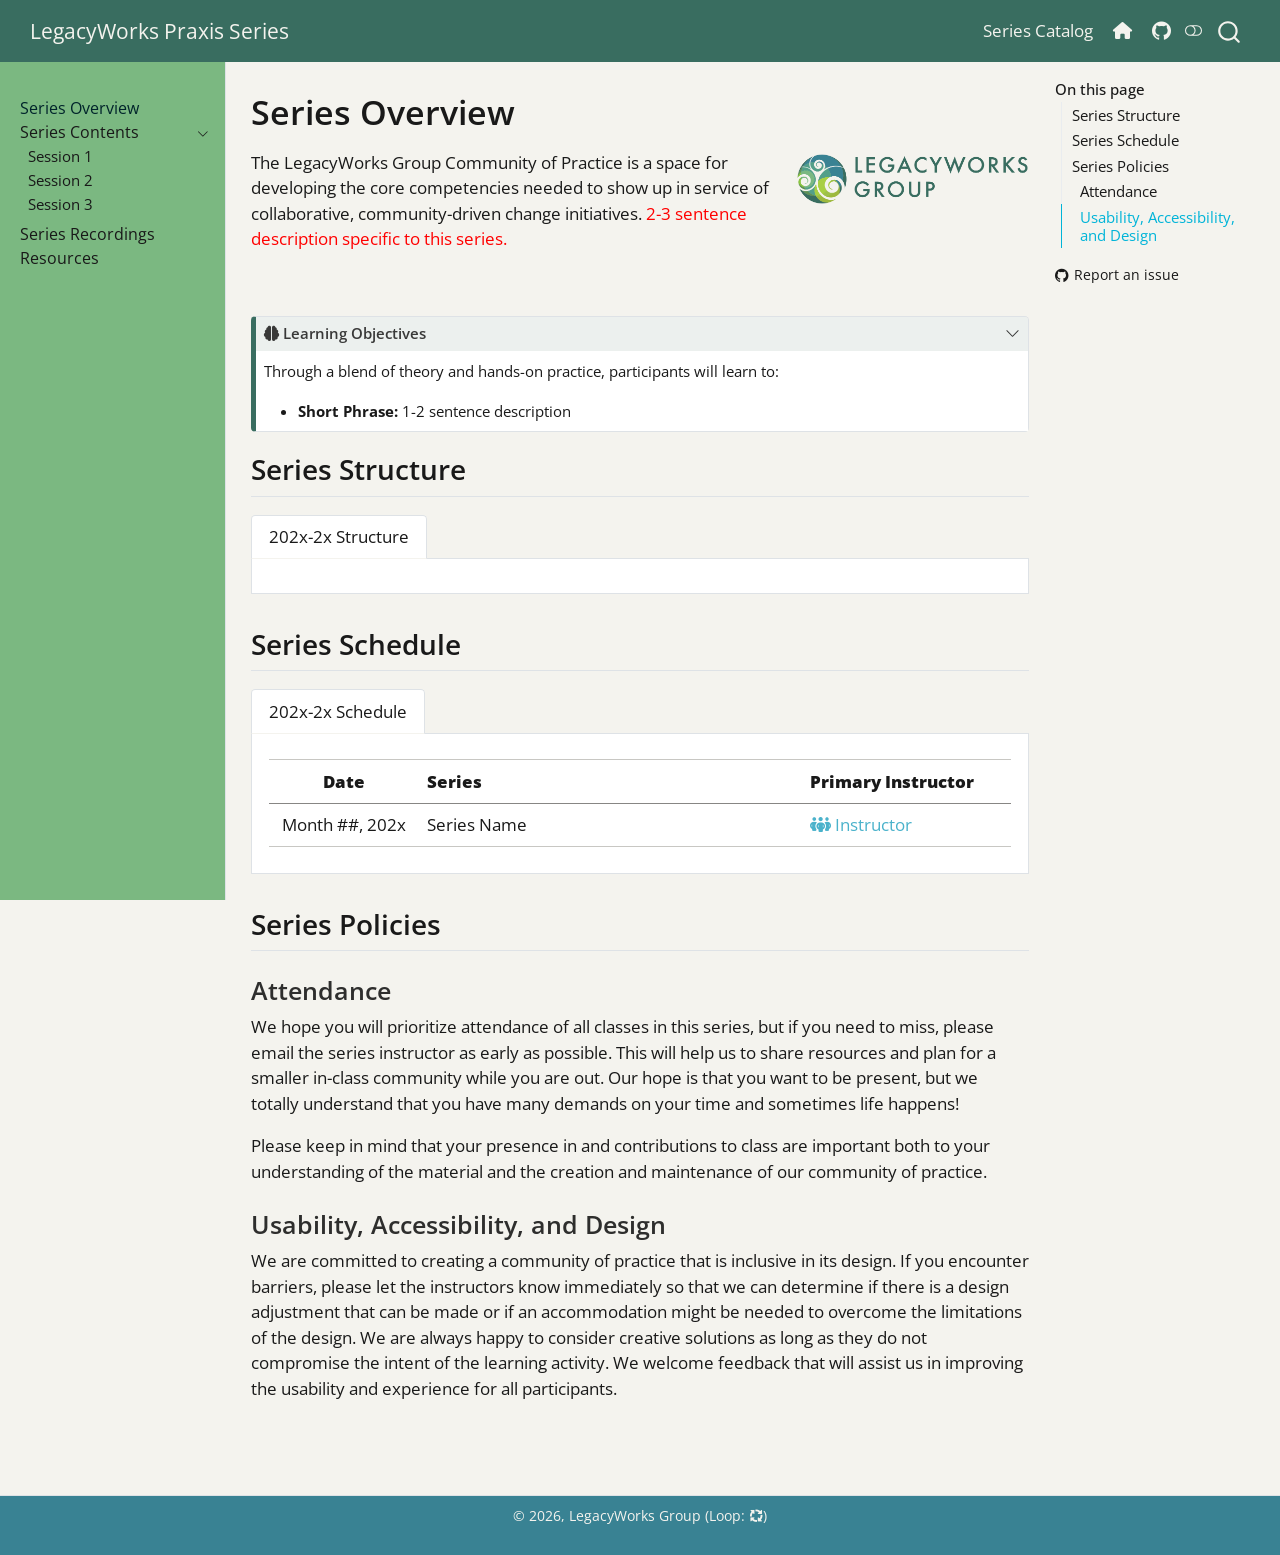
==== commit 1b6d10c1: "Built site for gh-pages" ====
--- a/index.html
+++ b/index.html
@@ -49,9 +49,9 @@
 <link href="site_libs/quarto-html/quarto-syntax-highlighting-63b5708e65d6cd79cd7618c58d0c21e7.css" rel="stylesheet" class="quarto-color-scheme-extra" id="quarto-text-highlighting-styles">
 <script src="site_libs/bootstrap/bootstrap.min.js"></script>
 <link href="site_libs/bootstrap/bootstrap-icons.css" rel="stylesheet">
-<link href="site_libs/bootstrap/bootstrap-1d739d9fcfeb0a7f2c486b8f8b1bd1b7.min.css" rel="stylesheet" append-hash="true" class="quarto-color-scheme" id="quarto-bootstrap" data-mode="light">
-<link href="site_libs/bootstrap/bootstrap-dark-ec382e0960f71761a32c3cb59a5feaea.min.css" rel="stylesheet" append-hash="true" class="quarto-color-scheme quarto-color-alternate" id="quarto-bootstrap" data-mode="dark">
-<link href="site_libs/bootstrap/bootstrap-1d739d9fcfeb0a7f2c486b8f8b1bd1b7.min.css" rel="stylesheet" append-hash="true" class="quarto-color-scheme-extra" id="quarto-bootstrap" data-mode="light">
+<link href="site_libs/bootstrap/bootstrap-e98da9be81661ecb6ac984ca3b5b6dd8.min.css" rel="stylesheet" append-hash="true" class="quarto-color-scheme" id="quarto-bootstrap" data-mode="light">
+<link href="site_libs/bootstrap/bootstrap-dark-90762f6b8fdf0c4e20819e556e25b376.min.css" rel="stylesheet" append-hash="true" class="quarto-color-scheme quarto-color-alternate" id="quarto-bootstrap" data-mode="dark">
+<link href="site_libs/bootstrap/bootstrap-e98da9be81661ecb6ac984ca3b5b6dd8.min.css" rel="stylesheet" append-hash="true" class="quarto-color-scheme-extra" id="quarto-bootstrap" data-mode="light">
 <link href="site_libs/quarto-contrib/fontawesome6-6.7.2/all.min.css" rel="stylesheet">
 <link href="site_libs/quarto-contrib/fontawesome6-6.7.2/latex-fontsize.css" rel="stylesheet">
 <script id="quarto-search-options" type="application/json">{
